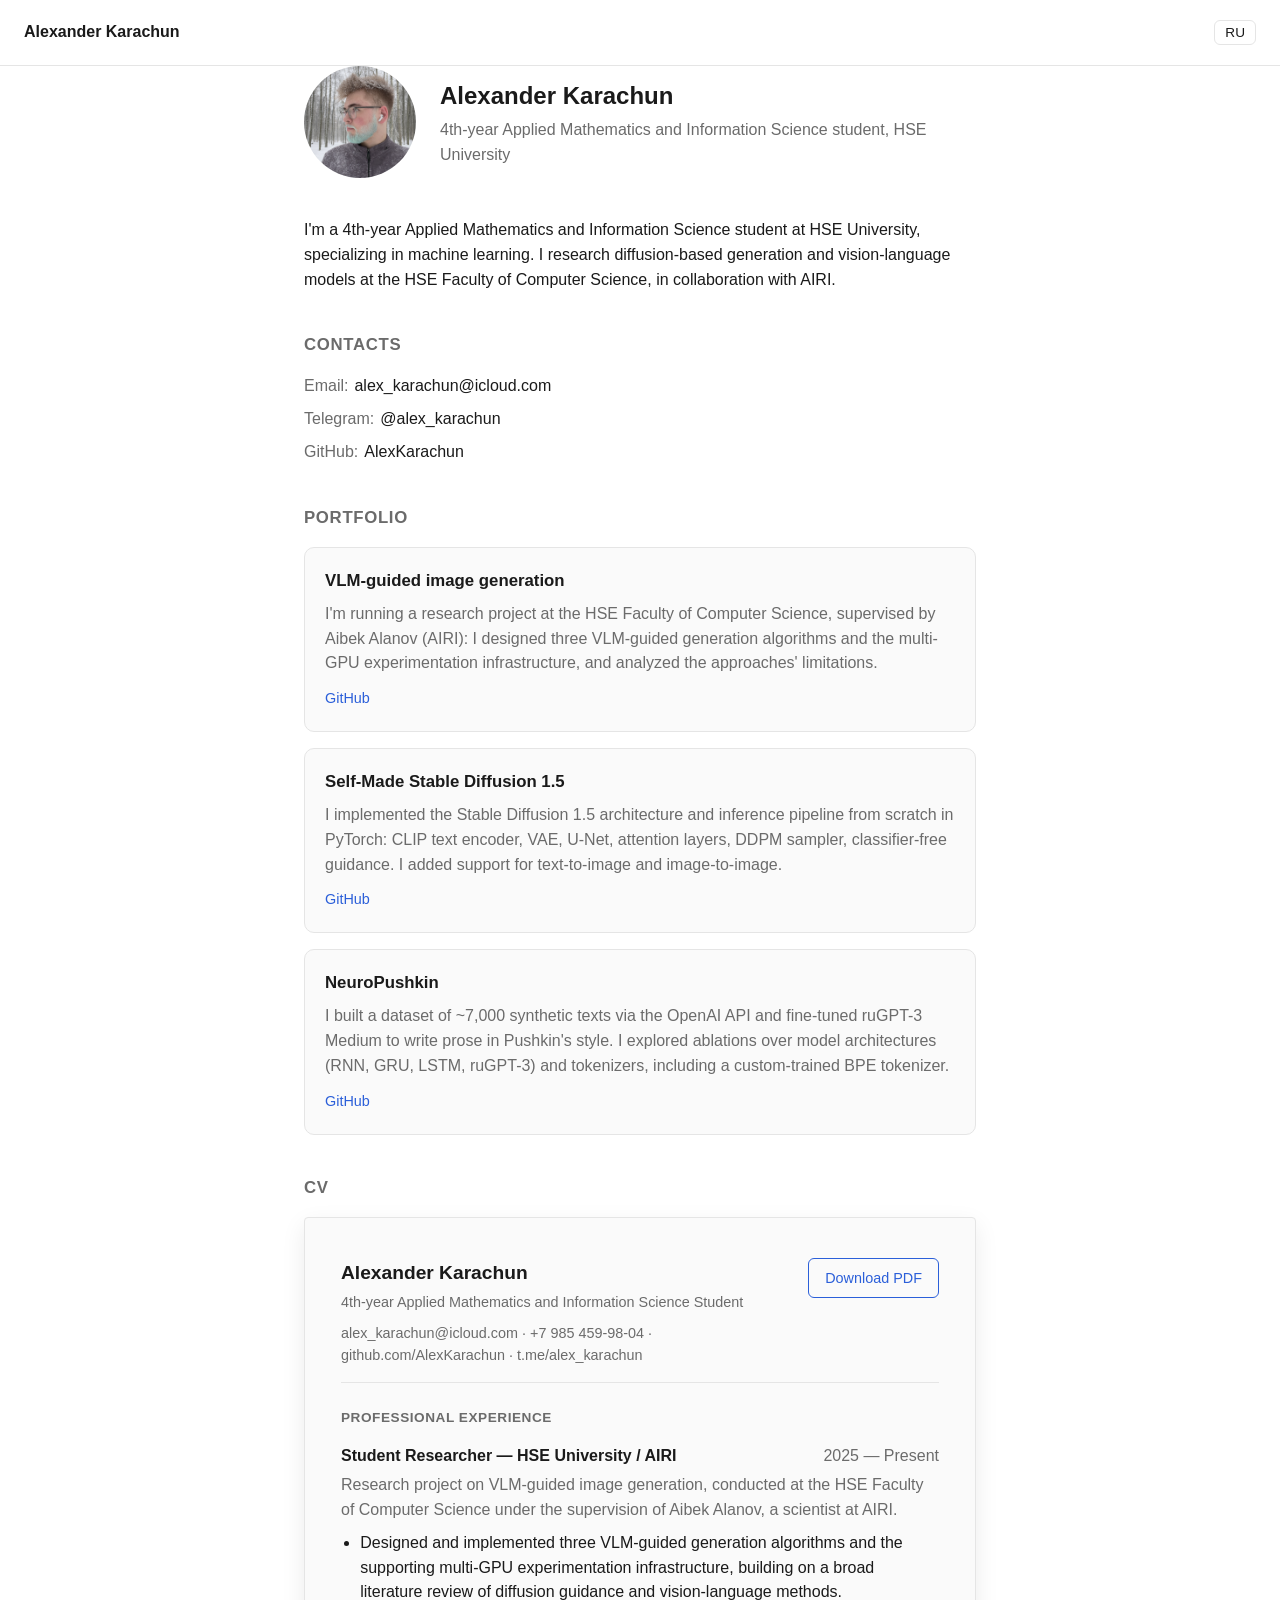
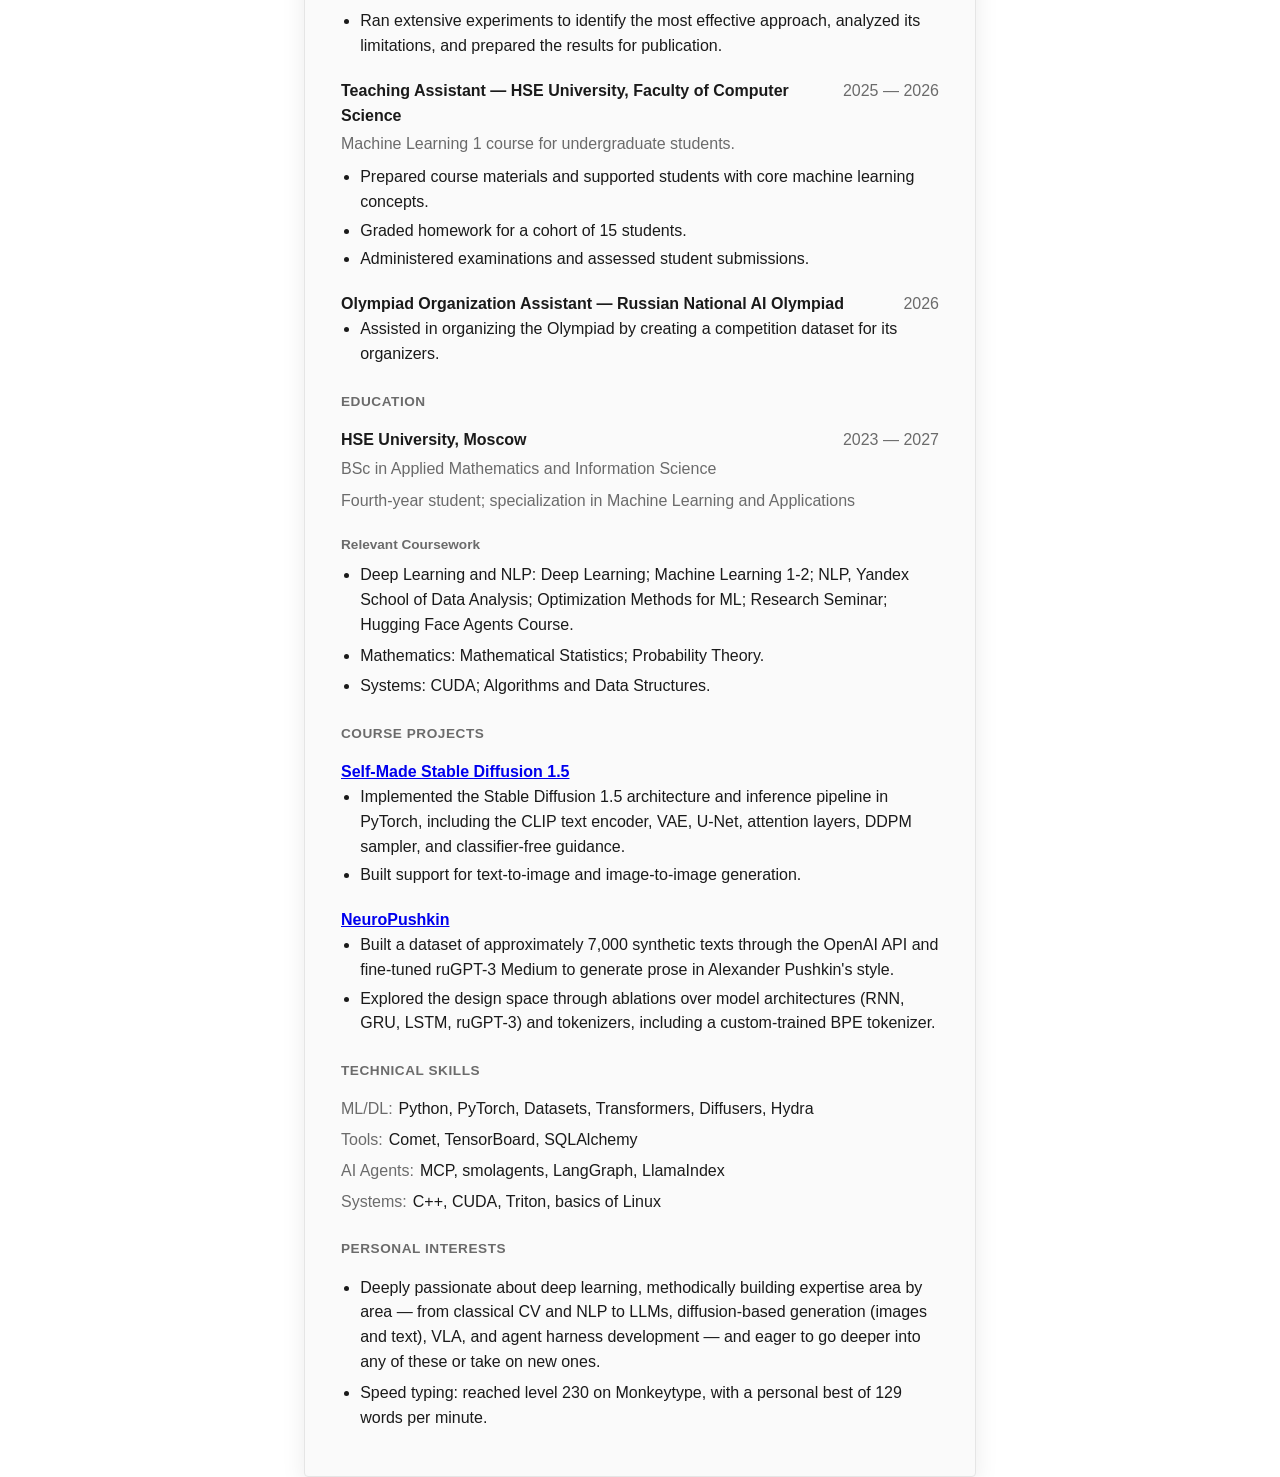
==== profile/index.html @ 1a6819d5 "Add profile landing + CV page and site root redirect" ====
<!doctype html>
<html lang="ru">
<head>
  <meta charset="utf-8" />
  <meta name="viewport" content="width=device-width, initial-scale=1" />
  <title>Alexander Karachun</title>
  <link rel="stylesheet" href="style.css" />
</head>
<body>
  <header class="site-header">
    <a class="brand" href="index.html">Alexander Karachun</a>
    <nav>
      <button type="button" data-lang-toggle aria-label="Switch language">EN</button>
    </nav>
  </header>

  <main class="container">
    <div class="hero">
      <img src="img/ava.png" alt="Alexander Karachun" />
      <div>
        <h1 data-field="name"></h1>
        <p data-field="tagline"></p>
      </div>
    </div>

    <section class="bio">
      <p data-field="bio"></p>
    </section>

    <section class="contacts">
      <h2 data-field="sections.contacts"></h2>
      <ul class="contacts-list" data-list="contacts"></ul>
    </section>

    <section class="portfolio">
      <h2 data-field="sections.portfolio"></h2>
      <div class="portfolio-grid" data-list="portfolio"></div>
    </section>

    <section id="cv" class="cv-section">
      <h2 data-field="sections.cv"></h2>
      <div class="a4-page">
        <div class="cv-head">
          <div>
            <h1 class="cv-name" data-field="cv.name"></h1>
            <p class="cv-tagline" data-field="cv.tagline"></p>
            <p class="cv-contacts" data-list="cv-contacts"></p>
          </div>
          <a class="download-btn" data-field="cv.downloadLink" href="#" download></a>
        </div>

        <section class="cv-block">
          <h2 data-field="cv.sections.experience"></h2>
          <div data-list="cv-experience"></div>
        </section>

        <section class="cv-block">
          <h2 data-field="cv.sections.education"></h2>
          <div class="entry">
            <div class="entry-head">
              <span data-field="cv.education.school"></span>
              <span class="entry-period" data-field="cv.education.period"></span>
            </div>
            <p class="entry-intro" data-field="cv.education.degree"></p>
            <p class="entry-intro" data-field="cv.education.note"></p>
          </div>
          <h3 class="cv-subheading" data-field="cv.sections.coursework"></h3>
          <ul class="coursework-list" data-list="cv-coursework"></ul>
        </section>

        <section class="cv-block">
          <h2 data-field="cv.sections.projects"></h2>
          <div data-list="cv-projects"></div>
        </section>

        <section class="cv-block">
          <h2 data-field="cv.sections.skills"></h2>
          <ul class="skills-list" data-list="cv-skills"></ul>
        </section>

        <section class="cv-block">
          <h2 data-field="cv.sections.interests"></h2>
          <ul class="interests-list" data-list="cv-interests"></ul>
        </section>
      </div>
    </section>
  </main>

  <script src="landing-data.js"></script>
  <script src="cv-data.js"></script>
  <script src="i18n.js"></script>
  <script>
    function render(lang) {
      const d = landingData[lang];
      const cv = cvData[lang];

      document.querySelector('[data-field="name"]').textContent = d.name;
      document.querySelector('[data-field="tagline"]').textContent = d.tagline;
      document.querySelector('[data-field="bio"]').textContent = d.bio;
      document.querySelector('[data-field="sections.contacts"]').textContent = d.sections.contacts;
      document.querySelector('[data-field="sections.portfolio"]').textContent = d.sections.portfolio;
      document.querySelector('[data-field="sections.cv"]').textContent = d.sections.cv;

      const contactsEl = document.querySelector('[data-list="contacts"]');
      contactsEl.innerHTML = "";
      d.contacts.forEach((c) => {
        const li = document.createElement("li");
        li.innerHTML = `<span class="label">${c.label}:</span><a href="${c.href}">${c.value}</a>`;
        contactsEl.appendChild(li);
      });

      const portfolioEl = document.querySelector('[data-list="portfolio"]');
      portfolioEl.innerHTML = "";
      d.portfolio.forEach((p) => {
        const card = document.createElement("div");
        card.className = "card";
        card.innerHTML = `<h3>${p.title}</h3><p>${p.description}</p><a href="${p.link}" target="_blank" rel="noopener">GitHub</a>`;
        portfolioEl.appendChild(card);
      });

      renderCV(cv);
    }

    function renderCV(cv) {
      document.querySelector('[data-field="cv.name"]').textContent = cv.name;
      document.querySelector('[data-field="cv.tagline"]').textContent = cv.tagline;
      document.querySelector('[data-field="cv.sections.experience"]').textContent = cv.sections.experience;
      document.querySelector('[data-field="cv.sections.education"]').textContent = cv.sections.education;
      document.querySelector('[data-field="cv.sections.coursework"]').textContent = cv.sections.coursework;
      document.querySelector('[data-field="cv.sections.projects"]').textContent = cv.sections.projects;
      document.querySelector('[data-field="cv.sections.skills"]').textContent = cv.sections.skills;
      document.querySelector('[data-field="cv.sections.interests"]').textContent = cv.sections.interests;
      document.querySelector('[data-field="cv.education.school"]').textContent = cv.education.school;
      document.querySelector('[data-field="cv.education.period"]').textContent = cv.education.period;
      document.querySelector('[data-field="cv.education.degree"]').textContent = cv.education.degree;
      document.querySelector('[data-field="cv.education.note"]').textContent = cv.education.note;

      const downloadEl = document.querySelector('[data-field="cv.downloadLink"]');
      downloadEl.href = cv.pdf;
      downloadEl.textContent = cv.sections.download;

      const contactsEl = document.querySelector('[data-list="cv-contacts"]');
      contactsEl.innerHTML = cv.contacts.map((c) => `<a href="${c.href}">${c.label}</a>`).join(" &middot; ");

      const experienceEl = document.querySelector('[data-list="cv-experience"]');
      experienceEl.innerHTML = "";
      cv.experience.forEach((e) => {
        const div = document.createElement("div");
        div.className = "entry";
        div.innerHTML = `
          <div class="entry-head">
            <span>${e.role} — ${e.org}</span>
            <span class="entry-period">${e.period}</span>
          </div>
          ${e.intro ? `<p class="entry-intro">${e.intro}</p>` : ""}
          <ul>${e.bullets.map((b) => `<li>${b}</li>`).join("")}</ul>
        `;
        experienceEl.appendChild(div);
      });

      const courseworkEl = document.querySelector('[data-list="cv-coursework"]');
      courseworkEl.innerHTML = cv.coursework.map((c) => `<li>${c}</li>`).join("");

      const projectsEl = document.querySelector('[data-list="cv-projects"]');
      projectsEl.innerHTML = "";
      cv.projects.forEach((p) => {
        const div = document.createElement("div");
        div.className = "entry";
        div.innerHTML = `
          <div class="entry-head"><a href="${p.link}" target="_blank" rel="noopener">${p.title}</a></div>
          <ul>${p.bullets.map((b) => `<li>${b}</li>`).join("")}</ul>
        `;
        projectsEl.appendChild(div);
      });

      const skillsEl = document.querySelector('[data-list="cv-skills"]');
      skillsEl.innerHTML = cv.skills.map((s) => `<li><span class="label">${s.label}:</span>${s.value}</li>`).join("");

      const interestsEl = document.querySelector('[data-list="cv-interests"]');
      interestsEl.innerHTML = cv.interests.map((i) => `<li>${i}</li>`).join("");
    }

    i18n.initToggle(render);
  </script>
</body>
</html>
---- profile/style.css ----
:root {
  --bg: #ffffff;
  --text: #1a1a1a;
  --muted: #6b6b6b;
  --accent: #2b5fd9;
  --border: #e5e5e5;
  --card-bg: #fafafa;
}

@media (prefers-color-scheme: dark) {
  :root {
    --bg: #121212;
    --text: #ededed;
    --muted: #a0a0a0;
    --accent: #6d98ff;
    --border: #2a2a2a;
    --card-bg: #1a1a1a;
  }
}

* {
  box-sizing: border-box;
}

body {
  margin: 0;
  background: var(--bg);
  color: var(--text);
  font-family: -apple-system, BlinkMacSystemFont, "Segoe UI", Roboto, Helvetica, Arial, sans-serif;
  line-height: 1.55;
}

.container {
  max-width: 720px;
  margin: 0 auto;
  padding: 0 24px;
}

header.site-header {
  display: flex;
  align-items: center;
  justify-content: space-between;
  padding: 20px 24px;
  border-bottom: 1px solid var(--border);
}

header.site-header .brand {
  font-weight: 600;
  text-decoration: none;
  color: var(--text);
}

header.site-header nav {
  display: flex;
  align-items: center;
  gap: 16px;
}

header.site-header nav a {
  color: var(--muted);
  text-decoration: none;
  font-size: 0.95rem;
}

header.site-header nav a:hover,
header.site-header nav a.active {
  color: var(--text);
}

button[data-lang-toggle] {
  border: 1px solid var(--border);
  background: transparent;
  color: var(--text);
  border-radius: 6px;
  padding: 4px 10px;
  font-size: 0.85rem;
  cursor: pointer;
}

button[data-lang-toggle]:hover {
  border-color: var(--accent);
  color: var(--accent);
}

main {
  padding: 48px 0 80px;
}

.hero {
  display: flex;
  align-items: center;
  gap: 24px;
  margin-bottom: 32px;
}

.hero img {
  width: 112px;
  height: 112px;
  border-radius: 50%;
  object-fit: cover;
  flex-shrink: 0;
}

.hero h1 {
  margin: 0 0 4px;
  font-size: 1.5rem;
}

.hero p {
  margin: 0;
  color: var(--muted);
}

section {
  margin-top: 40px;
}

section h2 {
  font-size: 1.05rem;
  text-transform: uppercase;
  letter-spacing: 0.04em;
  color: var(--muted);
  margin-bottom: 16px;
}

.bio p {
  margin: 0;
}

.contacts-list {
  list-style: none;
  padding: 0;
  margin: 0;
  display: flex;
  flex-direction: column;
  gap: 8px;
}

.contacts-list a {
  color: var(--text);
  text-decoration: none;
}

.contacts-list a:hover {
  color: var(--accent);
}

.contacts-list .label {
  color: var(--muted);
  margin-right: 6px;
}

.portfolio-grid {
  display: flex;
  flex-direction: column;
  gap: 16px;
}

.card {
  border: 1px solid var(--border);
  background: var(--card-bg);
  border-radius: 10px;
  padding: 20px;
}

.card h3 {
  margin: 0 0 8px;
  font-size: 1.05rem;
}

.card p {
  margin: 0 0 10px;
  color: var(--muted);
}

.card a {
  color: var(--accent);
  text-decoration: none;
  font-size: 0.9rem;
}

.card a:hover {
  text-decoration: underline;
}

/* CV section (A4-style page block) */

.a4-page {
  background: var(--card-bg);
  border: 1px solid var(--border);
  border-radius: 4px;
  box-shadow: 0 8px 24px rgba(0, 0, 0, 0.08);
  width: 100%;
  padding: 40px 36px;
}

.cv-head {
  display: flex;
  align-items: flex-start;
  justify-content: space-between;
  gap: 16px;
  border-bottom: 1px solid var(--border);
  padding-bottom: 16px;
  margin-bottom: 16px;
}

.cv-head .download-btn {
  margin-top: 0;
  white-space: nowrap;
}

.cv-name {
  margin: 0 0 4px;
  font-size: 1.2rem;
}

.cv-tagline {
  margin: 0;
  color: var(--muted);
  font-size: 0.9rem;
}

.cv-block {
  margin-top: 24px;
}

.cv-block h2 {
  font-size: 0.85rem;
}

.cv-subheading {
  font-size: 0.85rem;
  color: var(--muted);
  margin: 16px 0 8px;
  font-weight: 600;
}

/* CV page */

.cv-contacts {
  color: var(--muted);
  font-size: 0.9rem;
  margin: 8px 0 0;
}

.cv-contacts a {
  color: var(--muted);
  text-decoration: none;
}

.cv-contacts a:hover {
  color: var(--accent);
}

.download-btn {
  display: inline-block;
  margin-top: 16px;
  border: 1px solid var(--accent);
  color: var(--accent);
  text-decoration: none;
  border-radius: 6px;
  padding: 8px 16px;
  font-size: 0.9rem;
}

.download-btn:hover {
  background: var(--accent);
  color: #fff;
}

.entry {
  margin-bottom: 20px;
}

.entry-head {
  display: flex;
  justify-content: space-between;
  gap: 12px;
  font-weight: 600;
}

.entry-period {
  color: var(--muted);
  font-weight: 400;
  white-space: nowrap;
}

.entry-intro {
  color: var(--muted);
  margin: 4px 0 8px;
}

.entry ul {
  margin: 0;
  padding-left: 1.2em;
}

.entry li {
  margin-bottom: 4px;
}

.coursework-list {
  margin: 0;
  padding-left: 1.2em;
}

.coursework-list li {
  margin-bottom: 6px;
}

.skills-list {
  list-style: none;
  padding: 0;
  margin: 0;
}

.skills-list li {
  margin-bottom: 6px;
}

.skills-list .label {
  color: var(--muted);
  margin-right: 6px;
}

.interests-list {
  margin: 0;
  padding-left: 1.2em;
}

.interests-list li {
  margin-bottom: 6px;
}
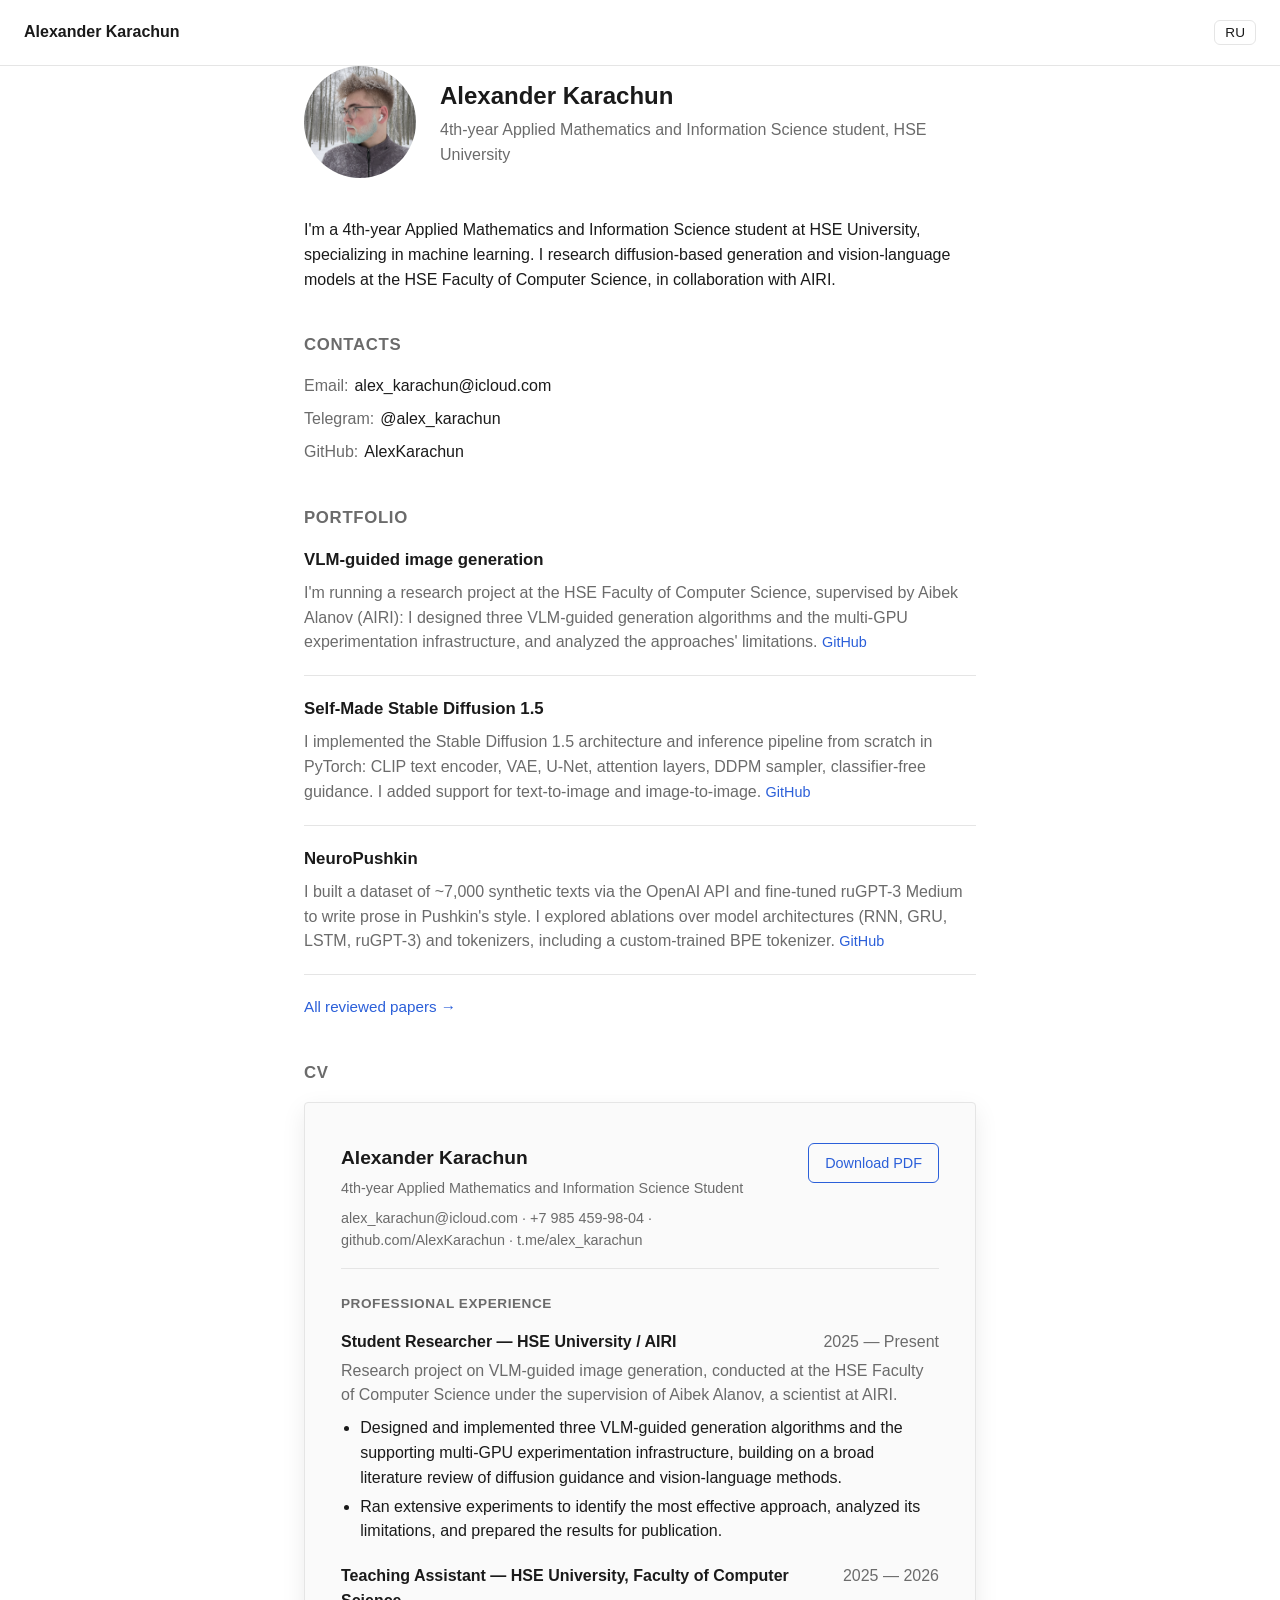
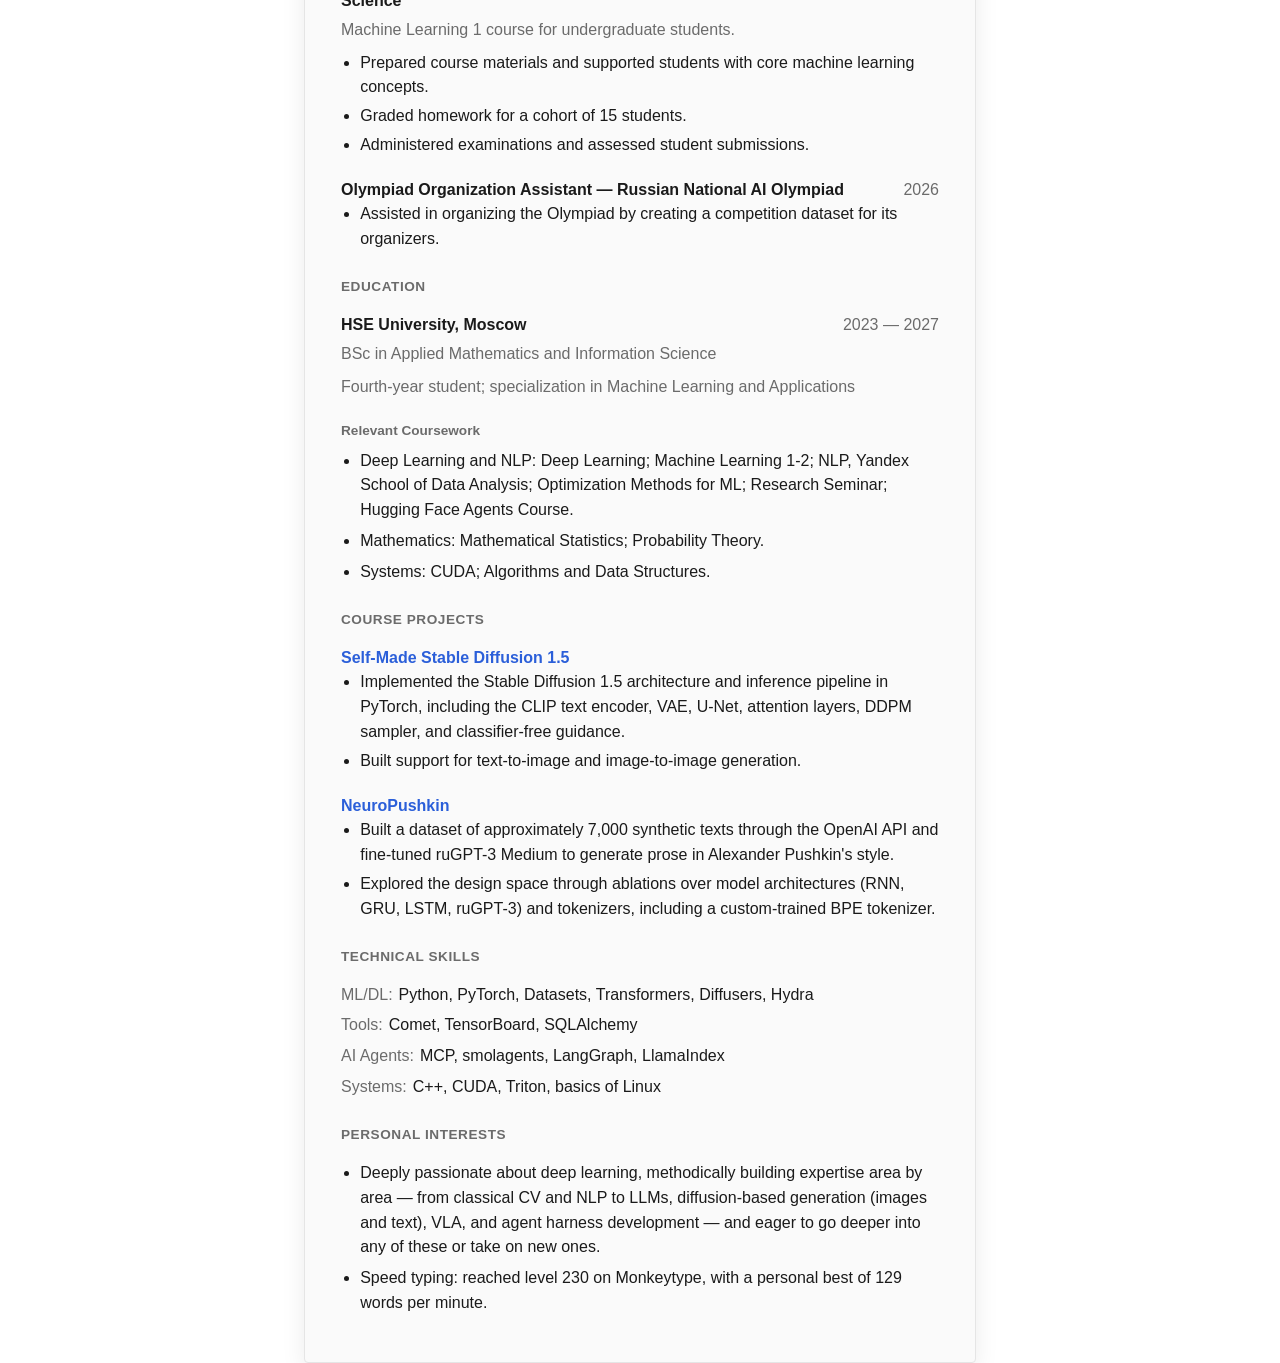
==== commit 49b18ec6: "Redesign portfolio as plain sections, add article reports link" ====
--- a/profile/index.html
+++ b/profile/index.html
@@ -35,6 +35,8 @@
     <section class="portfolio">
       <h2 data-field="sections.portfolio"></h2>
       <div class="portfolio-grid" data-list="portfolio"></div>
+      <hr class="portfolio-divider" />
+      <p class="portfolio-more"><a href="https://github.com/AlexKarachun/ml_article_reports" target="_blank" rel="noopener" data-field="portfolioMoreText"></a></p>
     </section>
 
     <section id="cv" class="cv-section">
@@ -100,6 +102,7 @@
       document.querySelector('[data-field="sections.contacts"]').textContent = d.sections.contacts;
       document.querySelector('[data-field="sections.portfolio"]').textContent = d.sections.portfolio;
       document.querySelector('[data-field="sections.cv"]').textContent = d.sections.cv;
+      document.querySelector('[data-field="portfolioMoreText"]').textContent = d.portfolioMoreText;
 
       const contactsEl = document.querySelector('[data-list="contacts"]');
       contactsEl.innerHTML = "";
@@ -111,11 +114,12 @@
 
       const portfolioEl = document.querySelector('[data-list="portfolio"]');
       portfolioEl.innerHTML = "";
-      d.portfolio.forEach((p) => {
-        const card = document.createElement("div");
-        card.className = "card";
-        card.innerHTML = `<h3>${p.title}</h3><p>${p.description}</p><a href="${p.link}" target="_blank" rel="noopener">GitHub</a>`;
-        portfolioEl.appendChild(card);
+      d.portfolio.forEach((p, i) => {
+        if (i > 0) portfolioEl.appendChild(document.createElement("hr")).className = "portfolio-divider";
+        const item = document.createElement("div");
+        item.className = "portfolio-item";
+        item.innerHTML = `<h3>${p.title}</h3><p>${p.description} <a href="${p.link}" target="_blank" rel="noopener">GitHub</a></p>`;
+        portfolioEl.appendChild(item);
       });
 
       renderCV(cv);
--- a/profile/style.css
+++ b/profile/style.css
@@ -153,33 +153,46 @@
 .portfolio-grid {
   display: flex;
   flex-direction: column;
-  gap: 16px;
-}
-
-.card {
-  border: 1px solid var(--border);
-  background: var(--card-bg);
-  border-radius: 10px;
-  padding: 20px;
-}
-
-.card h3 {
+}
+
+.portfolio-item h3 {
   margin: 0 0 8px;
   font-size: 1.05rem;
 }
 
-.card p {
-  margin: 0 0 10px;
-  color: var(--muted);
-}
-
-.card a {
+.portfolio-item p {
+  margin: 0;
+  color: var(--muted);
+}
+
+.portfolio-item a {
   color: var(--accent);
   text-decoration: none;
   font-size: 0.9rem;
-}
-
-.card a:hover {
+  white-space: nowrap;
+}
+
+.portfolio-item a:hover {
+  text-decoration: underline;
+}
+
+.portfolio-divider {
+  border: none;
+  border-top: 1px solid var(--border);
+  margin: 20px 0;
+}
+
+.portfolio-more {
+  margin: 0;
+}
+
+.portfolio-more a {
+  color: var(--accent);
+  text-decoration: none;
+  font-size: 0.95rem;
+}
+
+.portfolio-more a:hover {
   text-decoration: underline;
 }
 
@@ -279,6 +292,15 @@
   font-weight: 600;
 }
 
+.entry-head a {
+  color: var(--accent);
+  text-decoration: none;
+}
+
+.entry-head a:hover {
+  text-decoration: underline;
+}
+
 .entry-period {
   color: var(--muted);
   font-weight: 400;
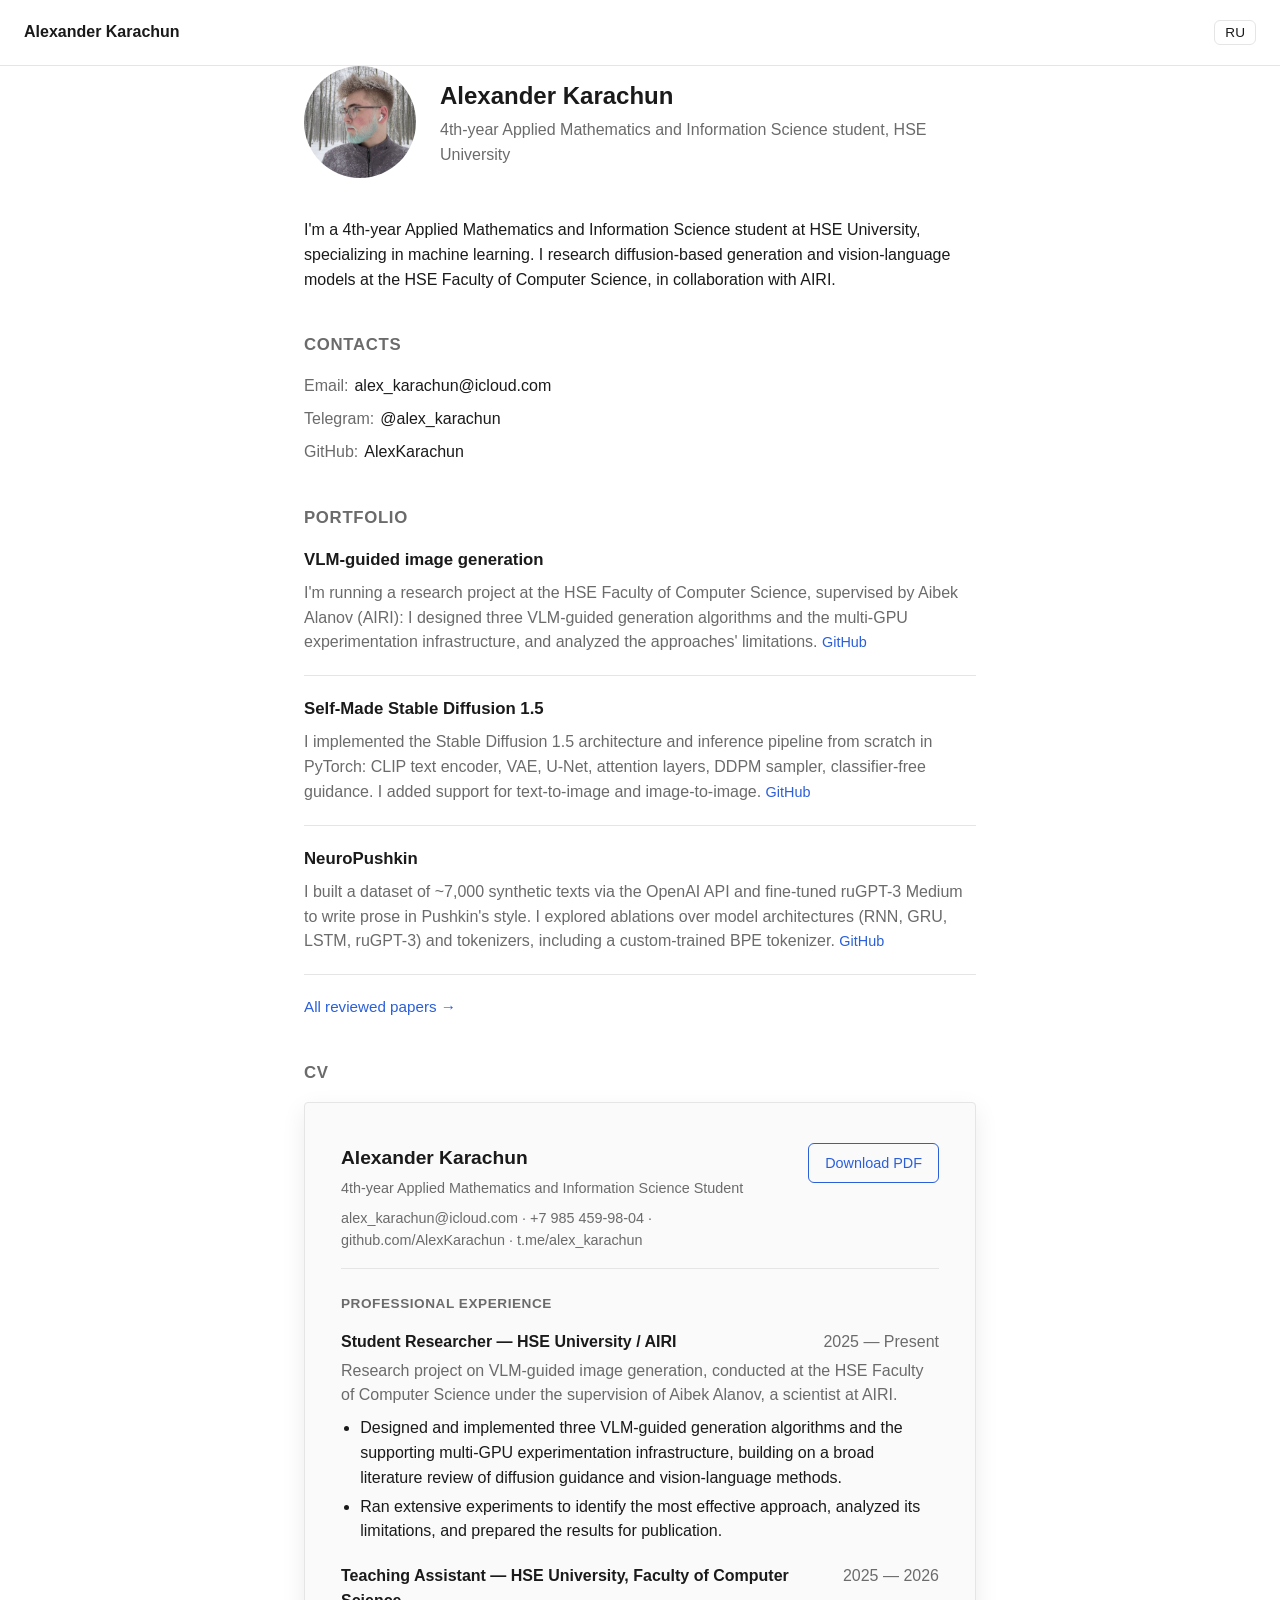
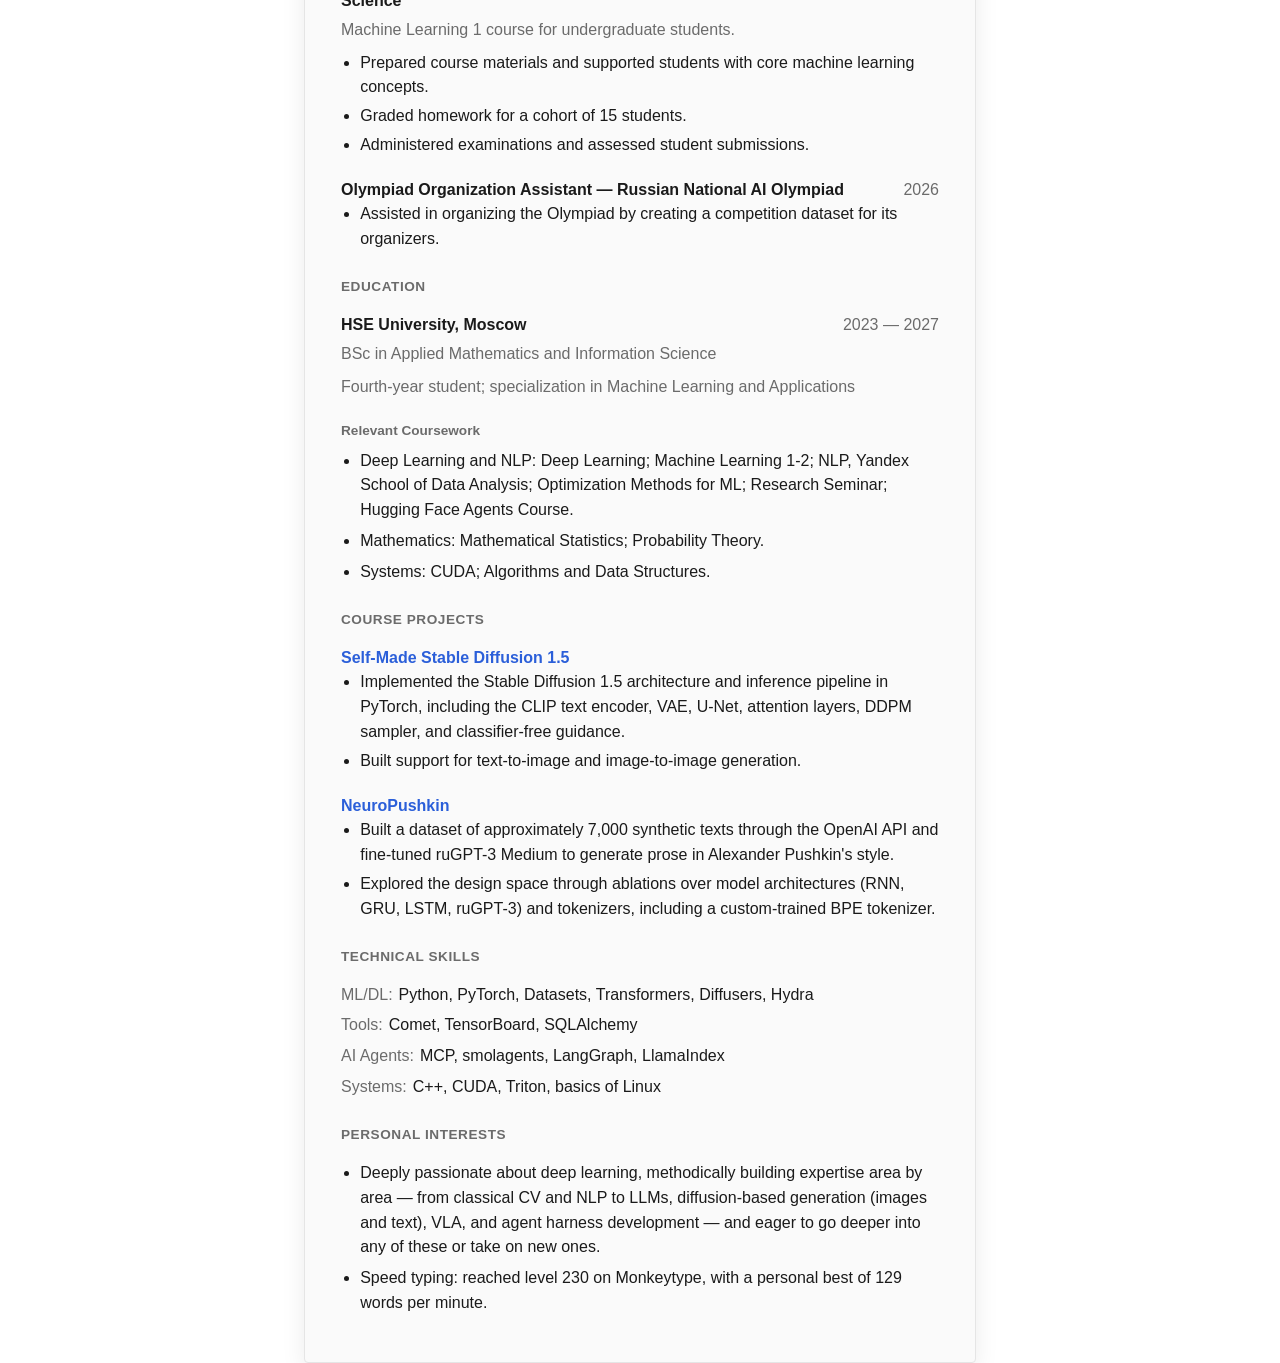
==== commit db6f40c7: "Make site mobile-friendly and shrink avatar image for faster load" ====
--- a/profile/index.html
+++ b/profile/index.html
@@ -16,7 +16,7 @@
 
   <main class="container">
     <div class="hero">
-      <img src="img/ava.png" alt="Alexander Karachun" />
+      <img src="img/ava.jpg" alt="Alexander Karachun" width="320" height="320" />
       <div>
         <h1 data-field="name"></h1>
         <p data-field="tagline"></p>
--- a/profile/style.css
+++ b/profile/style.css
@@ -353,3 +353,47 @@
 .interests-list li {
   margin-bottom: 6px;
 }
+
+@media (max-width: 600px) {
+  .container {
+    padding: 0 16px;
+  }
+
+  header.site-header {
+    padding: 16px;
+  }
+
+  main {
+    padding: 32px 0 56px;
+  }
+
+  .hero {
+    flex-direction: column;
+    align-items: flex-start;
+    gap: 16px;
+    margin-bottom: 24px;
+  }
+
+  .hero img {
+    width: 88px;
+    height: 88px;
+  }
+
+  section {
+    margin-top: 32px;
+  }
+
+  .a4-page {
+    padding: 24px 18px;
+  }
+
+  .cv-head {
+    flex-direction: column;
+    align-items: flex-start;
+  }
+
+  .entry-head {
+    flex-direction: column;
+    gap: 2px;
+  }
+}
